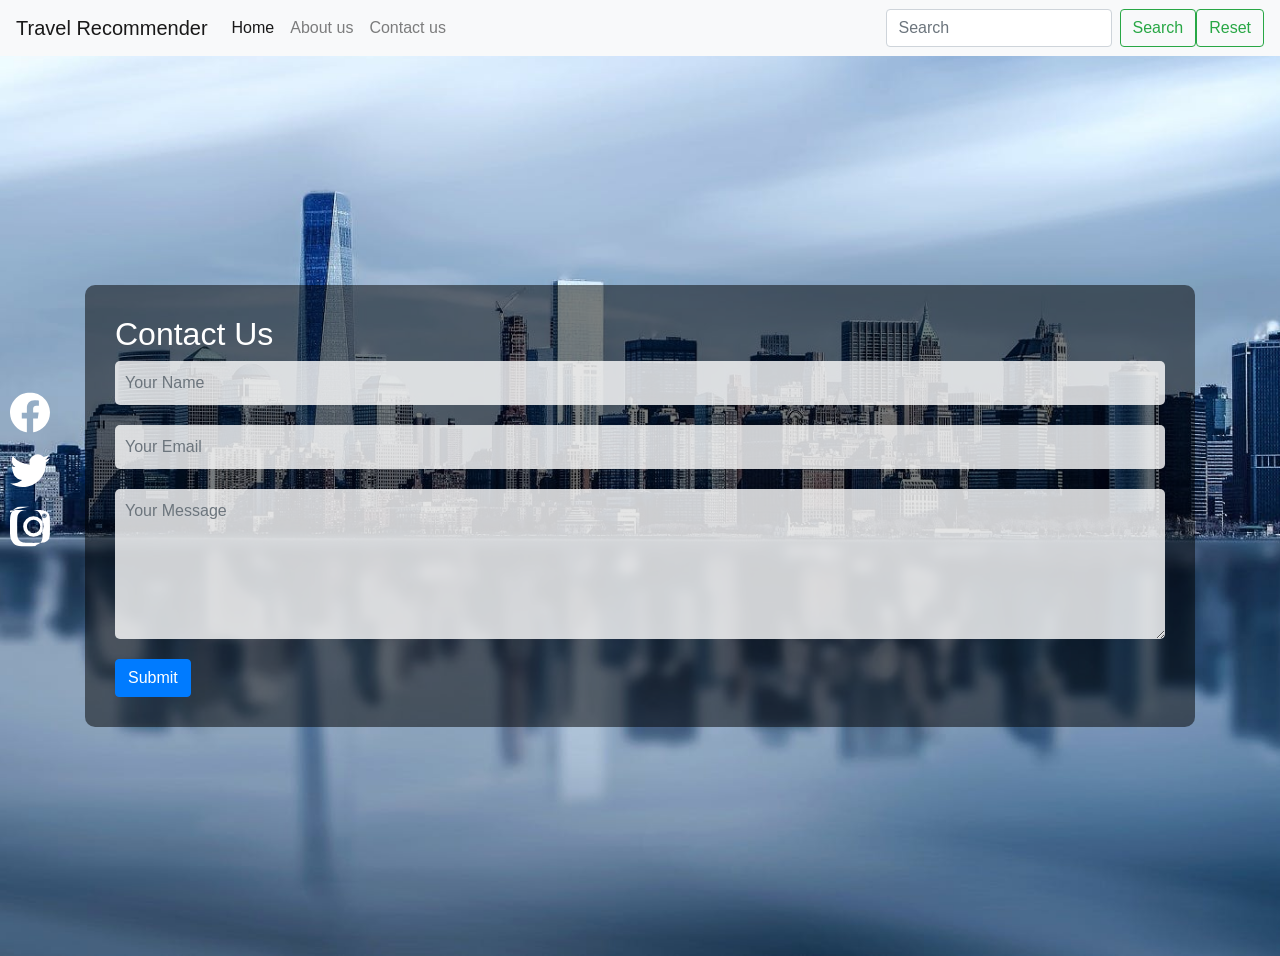
==== contact_us.html @ 7ee82dfc "Final" ====
<!DOCTYPE html>
<html lang="en">
<head>
    <meta charset="UTF-8">
    <meta name="viewport" content="width=device-width, initial-scale=1.0">
    <title>Travel Recommender - Contact Us</title>

    <!-- Bootstrap CSS -->
    <link rel="stylesheet" href="https://cdn.jsdelivr.net/npm/bootstrap@4.0.0/dist/css/bootstrap.min.css" integrity="sha384-Gn5384xqQ1aoWXA+058RXPxPg6fy4IWvTNh0E263XmFcJlSAwiGgFAW/dAiS6JXm" crossorigin="anonymous">

    <!-- Custom CSS -->
    <style>
        /* Set background image */
        body {
            background-image: url('background.jpg'); /* Replace 'background-image.jpg' with the URL or path to your background image */
            background-size: cover;
            background-position: center;
            color: white; /* Text color on top of the background image */
            position: relative; /* Ensure that the social icons position themselves relative to the body */
        }

        /* Center content vertically */
        .vertical-center {
            min-height: 100vh;
            display: flex;
            flex-direction: column;
            justify-content: center;
        }

        /* Social media icons */
        .social-icons {
            position: absolute; /* Position icons absolutely within the body */
            top: 50%; /* Adjust the top position to center vertically */
            left: 10px; /* Adjust the left position as needed */
            z-index: 1000; /* Ensure icons are above other content */
            transform: translateY(-50%); /* Center vertically */
        }

        .social-icons svg {
            width: 40px; /* Adjust the size of the SVG icons */
            height: 40px;
            fill: white; /* Fill color of the icons */
            margin-bottom: 10px; /* Add margin between icons */
            cursor: pointer; /* Change cursor to pointer on hover */
        }

        .social-icons svg:hover {
            fill: #ccc; /* Change fill color on hover */
        }

        /* Form styling */
        .contact-form {
            background-color: rgba(0, 0, 0, 0.5);
            padding: 30px;
            border-radius: 10px;
        }

        .contact-form input[type="text"],
        .contact-form input[type="email"],
        .contact-form textarea {
            width: 100%;
            padding: 10px;
            margin-bottom: 20px;
            border: none;
            border-radius: 5px;
            background-color: rgba(255, 255, 255, 0.8);
            color: #000;
        }

        .contact-form textarea {
            height: 150px;
        }

        .contact-form input[type="submit"] {
            padding: 10px 20px;
            background-color: #007bff;
            color: #fff;
            border: none;
            border-radius: 5px;
            cursor: pointer;
        }

        .contact-form input[type="submit"]:hover {
            background-color: #0056b3;
        }
    </style>
</head>
<body>
    <nav class="navbar navbar-expand-lg navbar-light bg-light">
        <a class="navbar-brand" href="#">Travel Recommender</a>
        <button class="navbar-toggler" type="button" data-toggle="collapse" data-target="#navbarSupportedContent" aria-controls="navbarSupportedContent" aria-expanded="false" aria-label="Toggle navigation">
            <span class="navbar-toggler-icon"></span>
        </button>
      
        <div class="collapse navbar-collapse" id="navbarSupportedContent">
            <ul class="navbar-nav mr-auto">
                <li class="nav-item active">
                    <a class="nav-link" href="./index.html">Home <span class="sr-only">(current)</span></a>
                </li>
                <li class="nav-item">
                    <a class="nav-link" href="./about_us.html">About us</a>
                </li>
                
                <li class="nav-item">
                    <a class="nav-link" href="./contact_us.html">Contact us</a>
                </li>
            </ul>
            <form class="form-inline my-2 my-lg-0">
                <input class="form-control mr-sm-2" type="search" placeholder="Search" aria-label="Search">
                <button class="btn btn-outline-success my-2 my-sm-0" type="submit">Search</button>
                <button class="btn btn-outline-success my-2 my-sm-0" type="submit">Reset</button>
            </form>
        </div>
    </nav>

    <!-- Social media icons -->
    <div class="social-icons">
        <a href="#"><svg xmlns="http://www.w3.org/2000/svg" width="16" height="16" fill="currentColor" class="bi bi-facebook" viewBox="0 0 16 16">
            <path d="M16 8.049c0-4.446-3.582-8.05-8-8.05C3.58 0-.002 3.603-.002 8.05c0 4.017 2.926 7.347 6.75 7.951v-5.625h-2.03V8.05H6.75V6.275c0-2.017 1.195-3.131 3.022-3.131.876 0 1.791.157 1.791.157v1.98h-1.009c-.993 0-1.303.621-1.303 1.258v1.51h2.218l-.354 2.326H9.25V16c3.824-.604 6.75-3.934 6.75-7.951"/>
          </svg></a><br>
        <a href="#"><svg xmlns="http://www.w3.org/2000/svg" width="16" height="16" fill="currentColor" class="bi bi-twitter" viewBox="0 0 16 16">
            <path d="M5.026 15c6.038 0 9.341-5.003 9.341-9.334q.002-.211-.006-.422A6.7 6.7 0 0 0 16 3.542a6.7 6.7 0 0 1-1.889.518 3.3 3.3 0 0 0 1.447-1.817 6.5 6.5 0 0 1-2.087.793A3.286 3.286 0 0 0 7.875 6.03a9.32 9.32 0 0 1-6.767-3.429 3.29 3.29 0 0 0 1.018 4.382A3.3 3.3 0 0 1 .64 6.575v.045a3.29 29 0 0 0 2.632 3.218 3.2 3.2 0 0 1-.865.115 3 3 0 0 1-.614-.057 3.28 3.28 0 0 0 3.067 2.277A6.6 6.6 0 0 1 .78 13.58a6 6 0 0 1-.78-.045A9.34 9.34 0 0 0 5.026 15"/>
        </svg></a><br>
      <a href="#"><svg xmlns="http://www.w3.org/2000/svg" width="16" height="16" fill="currentColor" class="bi bi-instagram" viewBox="0 0 16 16">
          <path d="M8 0C5.829 0 5.556.01 4.703.048 3.85.088 3.269.222 2.76.42a3.9 3.9 0 0 0-1.417.923A3.9 3.9 0 0 0 .42 2.76C.222 3.268.087 3.85.048 4.7.01 5.555 0 5.827 0 8.001c0 2.172.01 2.444.048 3.297.04.852.174 1.433.372 1.942.205.526.478.972.923 1.417.444.445.89.719 1.416.923.51.198 1.09.333 1.942.372C5.555 15.99 5.827 16 8 16s.444-.01.798-.048c.78-.036 1.203-.166 1.485-.276a2.5 2.5 0 0 1 .92-.598c.28-.11.546-.282.92-.598.28-.28.453-.546.598-.92.11-.282.24-.705.276-1.485.038-.843.046-1.096.046-3.233s-.008-2.388-.046-3.231c-.036-.78-.166-1.204-.276-1.486a2.5 2.5 0 0 1-.598-.92c-.11-.281-.282-.546-.598-.92-.28-.28-.546-.453-.92-.598a3.2 3.2 0 0 0-1.485-.276c-.843-.038-1.096-.047-3.233-.047s-2.389.009-3.232.047c-.78.036-1.204.166-1.486.276a2.5 2.5 0 0 1-.92.598c-.282.11-.705.24-1.485.276-.854.038-1.126.048-3.298.048zm.717 1.442h.718c2.136 0 2.389.007 3.232.046.78.035 1.204.166 1.486.275.373.145.64.319.92.599s.453.546.598.92c.11.281.24.705.275 1.485.039.843.047 1.096.047 3.231s-.008 2.389-.047 3.232c-.035.78-.166 1.203-.275 1.485a2.5 2.5 0 0 1-.599.919c-.28.28-.546.453-.92.598-.28.11-.704.24-1.485.276-.843.038-1.096.047-3.232.047s-2.39-.009-3.233-.047c-.78-.036-1.203-.166-1.485-.276a2.5 2.5 0 0 1-.92-.598 2.5 2.5 0 0 1-.6-.92c-.109-.281-.24-.705-.275-1.485-.038-.843-.046-1.096-.046-3.233s.008-2.388.046-3.231c.036-.78.166-1.204.276-1.486a2.5 2.5 0 0 1 .599-.92c.281-.28.547-.453.92-.598.28-.11.705-.24 1.485-.276.738-.034 1.024-.044 2.515-.045zm4.988 1.328a.96.96 0 1 0 0 1.92.96.96 0 0 0 0-1.92m-4.27 1.122a4.109 4.109 0 1 0 0 8.217 4.109 4.109 0 0 0 0-8.217m0 1.441a2.667 2.667 0 1 1 0 5.334 2.667 2.667 0 0 1 0-5.334"/>
        </svg></a>
      
  </div>

  <div class="container vertical-center">
      <div class="contact-form">
          <h2>Contact Us</h2>
          <form action="#" method="post">
              <div class="form-group">
                  <input type="text" class="form-control" id="name" name="name" placeholder="Your Name" required>
              </div>
              <div class="form-group">
                  <input type="email" class="form-control" id="email" name="email" placeholder="Your Email" required>
              </div>
              <div class="form-group">
                  <textarea class="form-control" id="message" name="message" placeholder="Your Message" required></textarea>
              </div>
              <button type="submit" class="btn btn-primary">Submit</button>
          </form>
      </div>
  </div>

  <!-- Optional JavaScript -->
  <!-- jQuery first, then Popper.js, then Bootstrap JS -->
  <script src="https://code.jquery.com/jquery-3.2.1.slim.min.js" integrity="sha384-KJ3o2DKtIkvYIK3UENzmM7KCkRr/rE9/Qpg6aAZGJwFDMVNA/GpGFF93hXpG5KkN" crossorigin="anonymous"></script>
  <script src="https://cdn.jsdelivr.net/npm/popper.js@1.12.9/dist/umd/popper.min.js" integrity="sha384-ApNbgh9B+Y1QKtv3.12.9/dist/umd/popper.min.js" integrity="sha384-ApNbgh9B+Y1QKtv3Rn7W3mgPxhU9K/ScQsAP7hUibX39j7fakFPskvXusvfa0b4Q" crossorigin="anonymous"></script>
  <script src="https://cdn.jsdelivr.net/npm/bootstrap@4.0.0/dist/js/bootstrap.min.js" integrity="sha384-JZR6Spejh4U02d8jOt6vLEHfe/JQGiRRSQQxSfFWpi1MquVdAyjUar5+76PVCmYl" crossorigin="anonymous"></script>
</body>
</html>
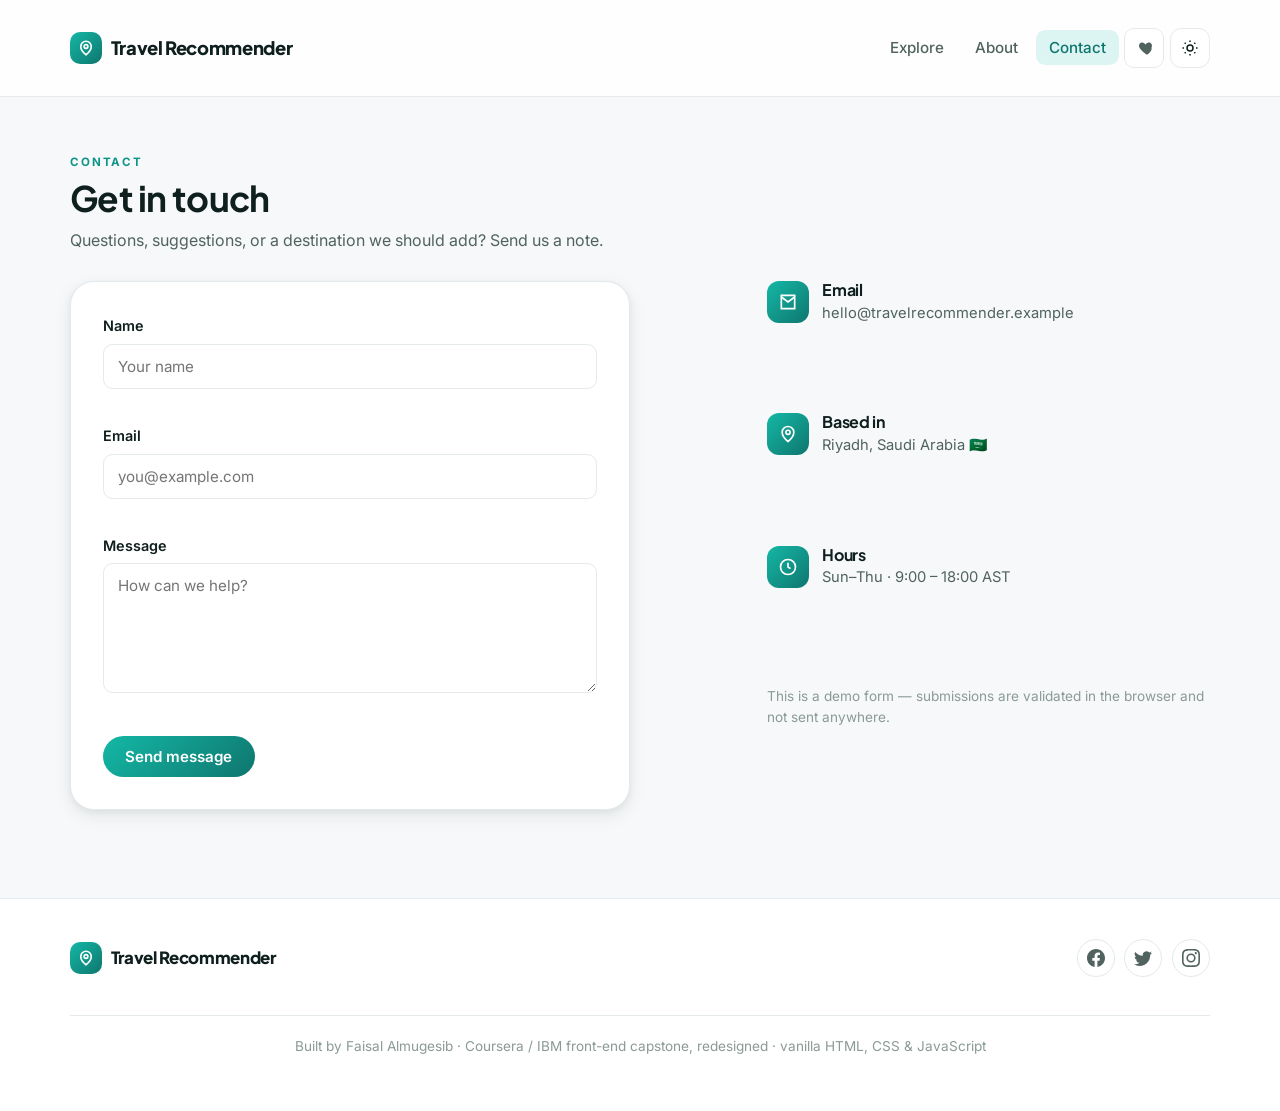
==== commit 0710e0ae: "Redesign Travel Recommender: modern UI + new features & Favourites page - Full visual redesign: cust" ====
--- a/contact_us.html
+++ b/contact_us.html
@@ -1,155 +1,107 @@
 <!DOCTYPE html>
-<html lang="en">
+<html lang="en" data-theme="light">
 <head>
-    <meta charset="UTF-8">
-    <meta name="viewport" content="width=device-width, initial-scale=1.0">
-    <title>Travel Recommender - Contact Us</title>
-
-    <!-- Bootstrap CSS -->
-    <link rel="stylesheet" href="https://cdn.jsdelivr.net/npm/bootstrap@4.0.0/dist/css/bootstrap.min.css" integrity="sha384-Gn5384xqQ1aoWXA+058RXPxPg6fy4IWvTNh0E263XmFcJlSAwiGgFAW/dAiS6JXm" crossorigin="anonymous">
-
-    <!-- Custom CSS -->
-    <style>
-        /* Set background image */
-        body {
-            background-image: url('background.jpg'); /* Replace 'background-image.jpg' with the URL or path to your background image */
-            background-size: cover;
-            background-position: center;
-            color: white; /* Text color on top of the background image */
-            position: relative; /* Ensure that the social icons position themselves relative to the body */
-        }
-
-        /* Center content vertically */
-        .vertical-center {
-            min-height: 100vh;
-            display: flex;
-            flex-direction: column;
-            justify-content: center;
-        }
-
-        /* Social media icons */
-        .social-icons {
-            position: absolute; /* Position icons absolutely within the body */
-            top: 50%; /* Adjust the top position to center vertically */
-            left: 10px; /* Adjust the left position as needed */
-            z-index: 1000; /* Ensure icons are above other content */
-            transform: translateY(-50%); /* Center vertically */
-        }
-
-        .social-icons svg {
-            width: 40px; /* Adjust the size of the SVG icons */
-            height: 40px;
-            fill: white; /* Fill color of the icons */
-            margin-bottom: 10px; /* Add margin between icons */
-            cursor: pointer; /* Change cursor to pointer on hover */
-        }
-
-        .social-icons svg:hover {
-            fill: #ccc; /* Change fill color on hover */
-        }
-
-        /* Form styling */
-        .contact-form {
-            background-color: rgba(0, 0, 0, 0.5);
-            padding: 30px;
-            border-radius: 10px;
-        }
-
-        .contact-form input[type="text"],
-        .contact-form input[type="email"],
-        .contact-form textarea {
-            width: 100%;
-            padding: 10px;
-            margin-bottom: 20px;
-            border: none;
-            border-radius: 5px;
-            background-color: rgba(255, 255, 255, 0.8);
-            color: #000;
-        }
-
-        .contact-form textarea {
-            height: 150px;
-        }
-
-        .contact-form input[type="submit"] {
-            padding: 10px 20px;
-            background-color: #007bff;
-            color: #fff;
-            border: none;
-            border-radius: 5px;
-            cursor: pointer;
-        }
-
-        .contact-form input[type="submit"]:hover {
-            background-color: #0056b3;
-        }
-    </style>
+  <meta charset="UTF-8">
+  <meta name="viewport" content="width=device-width, initial-scale=1.0">
+  <title>Contact — Travel Recommender</title>
+  <meta name="description" content="Get in touch with the Travel Recommender team.">
+  <link rel="icon" href="favicon.svg" type="image/svg+xml">
+  <link rel="stylesheet" href="styles.css">
+  <script src="app.js" defer></script>
 </head>
 <body>
-    <nav class="navbar navbar-expand-lg navbar-light bg-light">
-        <a class="navbar-brand" href="#">Travel Recommender</a>
-        <button class="navbar-toggler" type="button" data-toggle="collapse" data-target="#navbarSupportedContent" aria-controls="navbarSupportedContent" aria-expanded="false" aria-label="Toggle navigation">
-            <span class="navbar-toggler-icon"></span>
-        </button>
-      
-        <div class="collapse navbar-collapse" id="navbarSupportedContent">
-            <ul class="navbar-nav mr-auto">
-                <li class="nav-item active">
-                    <a class="nav-link" href="./index.html">Home <span class="sr-only">(current)</span></a>
-                </li>
-                <li class="nav-item">
-                    <a class="nav-link" href="./about_us.html">About us</a>
-                </li>
-                
-                <li class="nav-item">
-                    <a class="nav-link" href="./contact_us.html">Contact us</a>
-                </li>
-            </ul>
-            <form class="form-inline my-2 my-lg-0">
-                <input class="form-control mr-sm-2" type="search" placeholder="Search" aria-label="Search">
-                <button class="btn btn-outline-success my-2 my-sm-0" type="submit">Search</button>
-                <button class="btn btn-outline-success my-2 my-sm-0" type="submit">Reset</button>
+  <nav class="nav">
+    <div class="nav-inner">
+      <a class="brand" href="index.html">
+        <span class="pin"><svg width="18" height="18" viewBox="0 0 24 24" fill="none" stroke="currentColor" stroke-width="2.2"><path d="M12 21s-7-5.4-7-11a7 7 0 0 1 14 0c0 5.6-7 11-7 11z"/><circle cx="12" cy="10" r="2.5"/></svg></span>
+        Travel Recommender
+      </a>
+      <ul class="nav-links">
+        <li><a href="index.html" class="label">Explore</a></li>
+        <li><a href="about_us.html" class="label">About</a></li>
+        <li><a href="contact_us.html" class="active label">Contact</a></li>
+        <li><a class="icon-btn fav-link" href="favorites.html" aria-label="Favourites" title="Favourites">
+          <svg width="18" height="18" viewBox="0 0 24 24" fill="currentColor"><path d="M12 21s-7.5-4.6-10-9.3C.4 8 2 4.5 5.4 4.5c2 0 3.4 1.2 4.6 2.8 1.2-1.6 2.6-2.8 4.6-2.8 3.4 0 5 3.5 3.4 7.2C19.5 16.4 12 21 12 21z"/></svg>
+          <span class="fav-count" data-count="0"></span>
+        </a></li>
+        <li><button class="icon-btn theme-toggle" aria-label="Toggle dark mode" title="Toggle theme">
+          <svg class="sun" width="18" height="18" viewBox="0 0 24 24" fill="none" stroke="currentColor" stroke-width="2"><circle cx="12" cy="12" r="4"/><path d="M12 2v2M12 20v2M2 12h2M20 12h2M4.9 4.9l1.4 1.4M17.7 17.7l1.4 1.4M19.1 4.9l-1.4 1.4M6.3 17.7l-1.4 1.4"/></svg>
+          <svg class="moon" width="18" height="18" viewBox="0 0 24 24" fill="currentColor"><path d="M21 12.8A9 9 0 1 1 11.2 3a7 7 0 0 0 9.8 9.8z"/></svg>
+        </button></li>
+      </ul>
+    </div>
+  </nav>
+
+  <main>
+    <section class="section">
+      <div class="container">
+        <div class="section-head">
+          <p class="eyebrow">Contact</p>
+          <h2>Get in touch</h2>
+          <p>Questions, suggestions, or a destination we should add? Send us a note.</p>
+        </div>
+
+        <div class="contact-grid">
+          <div class="form-card">
+            <form id="contactForm" novalidate>
+              <div class="field">
+                <label for="name">Name</label>
+                <input type="text" id="name" name="name" placeholder="Your name" autocomplete="name">
+                <div class="err" data-err="name"></div>
+              </div>
+              <div class="field">
+                <label for="email">Email</label>
+                <input type="email" id="email" name="email" placeholder="you@example.com" autocomplete="email">
+                <div class="err" data-err="email"></div>
+              </div>
+              <div class="field">
+                <label for="message">Message</label>
+                <textarea id="message" name="message" placeholder="How can we help?"></textarea>
+                <div class="err" data-err="message"></div>
+              </div>
+              <button type="submit" class="btn btn-primary">Send message</button>
+              <div class="form-success" id="contactSuccess">
+                <svg width="20" height="20" viewBox="0 0 24 24" fill="none" stroke="currentColor" stroke-width="2.5"><path d="M20 6L9 17l-5-5"/></svg>
+                Thanks! Your message has been received.
+              </div>
             </form>
+          </div>
+
+          <div class="contact-info">
+            <div class="contact-item">
+              <div class="ci-icon"><svg width="20" height="20" viewBox="0 0 24 24" fill="none" stroke="currentColor" stroke-width="2"><path d="M4 4h16v16H4z"/><path d="m4 6 8 6 8-6"/></svg></div>
+              <div><h4>Email</h4><p>hello@travelrecommender.example</p></div>
+            </div>
+            <div class="contact-item">
+              <div class="ci-icon"><svg width="20" height="20" viewBox="0 0 24 24" fill="none" stroke="currentColor" stroke-width="2"><path d="M12 21s-7-5.4-7-11a7 7 0 0 1 14 0c0 5.6-7 11-7 11z"/><circle cx="12" cy="10" r="2.5"/></svg></div>
+              <div><h4>Based in</h4><p>Riyadh, Saudi Arabia 🇸🇦</p></div>
+            </div>
+            <div class="contact-item">
+              <div class="ci-icon"><svg width="20" height="20" viewBox="0 0 24 24" fill="none" stroke="currentColor" stroke-width="2"><circle cx="12" cy="12" r="9"/><path d="M12 7v5l3 2"/></svg></div>
+              <div><h4>Hours</h4><p>Sun–Thu · 9:00 – 18:00 AST</p></div>
+            </div>
+            <p style="color:var(--text-faint);font-size:.85rem;margin-top:.5rem">
+              This is a demo form — submissions are validated in the browser and not sent anywhere.
+            </p>
+          </div>
         </div>
-    </nav>
+      </div>
+    </section>
+  </main>
 
-    <!-- Social media icons -->
-    <div class="social-icons">
-        <a href="#"><svg xmlns="http://www.w3.org/2000/svg" width="16" height="16" fill="currentColor" class="bi bi-facebook" viewBox="0 0 16 16">
-            <path d="M16 8.049c0-4.446-3.582-8.05-8-8.05C3.58 0-.002 3.603-.002 8.05c0 4.017 2.926 7.347 6.75 7.951v-5.625h-2.03V8.05H6.75V6.275c0-2.017 1.195-3.131 3.022-3.131.876 0 1.791.157 1.791.157v1.98h-1.009c-.993 0-1.303.621-1.303 1.258v1.51h2.218l-.354 2.326H9.25V16c3.824-.604 6.75-3.934 6.75-7.951"/>
-          </svg></a><br>
-        <a href="#"><svg xmlns="http://www.w3.org/2000/svg" width="16" height="16" fill="currentColor" class="bi bi-twitter" viewBox="0 0 16 16">
-            <path d="M5.026 15c6.038 0 9.341-5.003 9.341-9.334q.002-.211-.006-.422A6.7 6.7 0 0 0 16 3.542a6.7 6.7 0 0 1-1.889.518 3.3 3.3 0 0 0 1.447-1.817 6.5 6.5 0 0 1-2.087.793A3.286 3.286 0 0 0 7.875 6.03a9.32 9.32 0 0 1-6.767-3.429 3.29 3.29 0 0 0 1.018 4.382A3.3 3.3 0 0 1 .64 6.575v.045a3.29 29 0 0 0 2.632 3.218 3.2 3.2 0 0 1-.865.115 3 3 0 0 1-.614-.057 3.28 3.28 0 0 0 3.067 2.277A6.6 6.6 0 0 1 .78 13.58a6 6 0 0 1-.78-.045A9.34 9.34 0 0 0 5.026 15"/>
-        </svg></a><br>
-      <a href="#"><svg xmlns="http://www.w3.org/2000/svg" width="16" height="16" fill="currentColor" class="bi bi-instagram" viewBox="0 0 16 16">
-          <path d="M8 0C5.829 0 5.556.01 4.703.048 3.85.088 3.269.222 2.76.42a3.9 3.9 0 0 0-1.417.923A3.9 3.9 0 0 0 .42 2.76C.222 3.268.087 3.85.048 4.7.01 5.555 0 5.827 0 8.001c0 2.172.01 2.444.048 3.297.04.852.174 1.433.372 1.942.205.526.478.972.923 1.417.444.445.89.719 1.416.923.51.198 1.09.333 1.942.372C5.555 15.99 5.827 16 8 16s.444-.01.798-.048c.78-.036 1.203-.166 1.485-.276a2.5 2.5 0 0 1 .92-.598c.28-.11.546-.282.92-.598.28-.28.453-.546.598-.92.11-.282.24-.705.276-1.485.038-.843.046-1.096.046-3.233s-.008-2.388-.046-3.231c-.036-.78-.166-1.204-.276-1.486a2.5 2.5 0 0 1-.598-.92c-.11-.281-.282-.546-.598-.92-.28-.28-.546-.453-.92-.598a3.2 3.2 0 0 0-1.485-.276c-.843-.038-1.096-.047-3.233-.047s-2.389.009-3.232.047c-.78.036-1.204.166-1.486.276a2.5 2.5 0 0 1-.92.598c-.282.11-.705.24-1.485.276-.854.038-1.126.048-3.298.048zm.717 1.442h.718c2.136 0 2.389.007 3.232.046.78.035 1.204.166 1.486.275.373.145.64.319.92.599s.453.546.598.92c.11.281.24.705.275 1.485.039.843.047 1.096.047 3.231s-.008 2.389-.047 3.232c-.035.78-.166 1.203-.275 1.485a2.5 2.5 0 0 1-.599.919c-.28.28-.546.453-.92.598-.28.11-.704.24-1.485.276-.843.038-1.096.047-3.232.047s-2.39-.009-3.233-.047c-.78-.036-1.203-.166-1.485-.276a2.5 2.5 0 0 1-.92-.598 2.5 2.5 0 0 1-.6-.92c-.109-.281-.24-.705-.275-1.485-.038-.843-.046-1.096-.046-3.233s.008-2.388.046-3.231c.036-.78.166-1.204.276-1.486a2.5 2.5 0 0 1 .599-.92c.281-.28.547-.453.92-.598.28-.11.705-.24 1.485-.276.738-.034 1.024-.044 2.515-.045zm4.988 1.328a.96.96 0 1 0 0 1.92.96.96 0 0 0 0-1.92m-4.27 1.122a4.109 4.109 0 1 0 0 8.217 4.109 4.109 0 0 0 0-8.217m0 1.441a2.667 2.667 0 1 1 0 5.334 2.667 2.667 0 0 1 0-5.334"/>
-        </svg></a>
-      
-  </div>
-
-  <div class="container vertical-center">
-      <div class="contact-form">
-          <h2>Contact Us</h2>
-          <form action="#" method="post">
-              <div class="form-group">
-                  <input type="text" class="form-control" id="name" name="name" placeholder="Your Name" required>
-              </div>
-              <div class="form-group">
-                  <input type="email" class="form-control" id="email" name="email" placeholder="Your Email" required>
-              </div>
-              <div class="form-group">
-                  <textarea class="form-control" id="message" name="message" placeholder="Your Message" required></textarea>
-              </div>
-              <button type="submit" class="btn btn-primary">Submit</button>
-          </form>
+  <footer class="footer">
+    <div class="footer-inner">
+      <a class="brand" href="index.html">
+        <span class="pin"><svg width="18" height="18" viewBox="0 0 24 24" fill="none" stroke="currentColor" stroke-width="2.2"><path d="M12 21s-7-5.4-7-11a7 7 0 0 1 14 0c0 5.6-7 11-7 11z"/><circle cx="12" cy="10" r="2.5"/></svg></span>
+        Travel Recommender
+      </a>
+      <div class="socials">
+        <a href="#" aria-label="Facebook"><svg width="18" height="18" viewBox="0 0 16 16" fill="currentColor"><path d="M16 8.05C16 3.6 12.42 0 8 0S0 3.6 0 8.05c0 4.02 2.93 7.35 6.75 7.95v-5.62H4.72V8.05h2.03V6.27c0-2.02 1.2-3.13 3.02-3.13.88 0 1.8.16 1.8.16v1.98h-1.02c-.99 0-1.3.62-1.3 1.26v1.51h2.22l-.36 2.33H9.25V16c3.82-.6 6.75-3.93 6.75-7.95z"/></svg></a>
+        <a href="#" aria-label="Twitter"><svg width="18" height="18" viewBox="0 0 16 16" fill="currentColor"><path d="M5.03 15c6.04 0 9.34-5 9.34-9.33v-.43A6.7 6.7 0 0 0 16 3.54c-.6.27-1.24.44-1.9.52a3.3 3.3 0 0 0 1.45-1.82c-.64.38-1.35.65-2.1.8a3.29 3.29 0 0 0-5.6 3 9.32 9.32 0 0 1-6.76-3.43 3.29 3.29 0 0 0 1.02 4.38A3.3 3.3 0 0 1 .64 6.6v.04a3.29 3.29 0 0 0 2.63 3.22 3.2 3.2 0 0 1-1.48.06 3.28 3.28 0 0 0 3.07 2.28A6.6 6.6 0 0 1 0 13.58 9.34 9.34 0 0 0 5.03 15"/></svg></a>
+        <a href="#" aria-label="Instagram"><svg width="18" height="18" viewBox="0 0 16 16" fill="currentColor"><path d="M8 0C5.83 0 5.56.01 4.7.05 3.85.09 3.27.22 2.76.42a3.9 3.9 0 0 0-1.42.93A3.9 3.9 0 0 0 .42 2.76C.22 3.27.09 3.85.05 4.7.01 5.56 0 5.83 0 8s.01 2.44.05 3.3c.04.85.17 1.43.37 1.94.2.53.48.97.92 1.42.45.44.9.72 1.42.92.51.2 1.1.33 1.94.37.86.04 1.13.05 3.3.05s2.44-.01 3.3-.05c.85-.04 1.43-.17 1.94-.37a3.9 3.9 0 0 0 1.42-.92c.44-.45.72-.9.92-1.42.2-.51.33-1.1.37-1.94.04-.86.05-1.13.05-3.3s-.01-2.45-.05-3.3c-.04-.85-.17-1.44-.37-1.95a3.9 3.9 0 0 0-.92-1.42A3.9 3.9 0 0 0 13.24.42c-.51-.2-1.1-.33-1.95-.37C10.44.01 10.17 0 8 0zm0 1.44c2.14 0 2.39.01 3.23.05.78.04 1.2.16 1.49.28.37.14.64.32.92.6.28.28.46.55.6.92.11.28.24.7.28 1.48.04.85.05 1.1.05 3.23s-.01 2.39-.05 3.23c-.04.78-.17 1.2-.28 1.49-.15.37-.33.64-.6.92-.29.28-.56.46-.93.6-.28.11-.7.24-1.48.28-.85.04-1.1.05-3.23.05s-2.39-.01-3.23-.05c-.78-.04-1.2-.17-1.49-.28a2.5 2.5 0 0 1-.92-.6 2.5 2.5 0 0 1-.6-.93c-.11-.28-.24-.7-.28-1.48C1.45 10.39 1.44 10.14 1.44 8s.01-2.38.05-3.23c.04-.78.17-1.2.28-1.49.14-.37.32-.64.6-.92.28-.28.55-.46.92-.6.29-.11.71-.24 1.49-.28C5.62 1.45 5.87 1.44 8 1.44zm0 2.45a4.11 4.11 0 1 0 0 8.22 4.11 4.11 0 0 0 0-8.22zm0 6.78a2.67 2.67 0 1 1 0-5.34 2.67 2.67 0 0 1 0 5.34zm5.23-6.94a.96.96 0 1 1-1.92 0 .96.96 0 0 1 1.92 0z"/></svg></a>
       </div>
-  </div>
-
-  <!-- Optional JavaScript -->
-  <!-- jQuery first, then Popper.js, then Bootstrap JS -->
-  <script src="https://code.jquery.com/jquery-3.2.1.slim.min.js" integrity="sha384-KJ3o2DKtIkvYIK3UENzmM7KCkRr/rE9/Qpg6aAZGJwFDMVNA/GpGFF93hXpG5KkN" crossorigin="anonymous"></script>
-  <script src="https://cdn.jsdelivr.net/npm/popper.js@1.12.9/dist/umd/popper.min.js" integrity="sha384-ApNbgh9B+Y1QKtv3.12.9/dist/umd/popper.min.js" integrity="sha384-ApNbgh9B+Y1QKtv3Rn7W3mgPxhU9K/ScQsAP7hUibX39j7fakFPskvXusvfa0b4Q" crossorigin="anonymous"></script>
-  <script src="https://cdn.jsdelivr.net/npm/bootstrap@4.0.0/dist/js/bootstrap.min.js" integrity="sha384-JZR6Spejh4U02d8jOt6vLEHfe/JQGiRRSQQxSfFWpi1MquVdAyjUar5+76PVCmYl" crossorigin="anonymous"></script>
+      <p class="copy">Built by Faisal Almugesib · Coursera / IBM front-end capstone, redesigned · vanilla HTML, CSS & JavaScript</p>
+    </div>
+  </footer>
 </body>
 </html>
-
--- a/styles.css
+++ b/styles.css
@@ -0,0 +1,482 @@
+/* ============================================================
+   Travel Recommender — shared stylesheet
+   Modern, themeable (light/dark), no framework dependency
+   ============================================================ */
+
+@import url('https://fonts.googleapis.com/css2?family=Plus+Jakarta+Sans:wght@500;600;700;800&family=Inter:wght@400;500;600&display=swap');
+
+:root {
+  --teal-400: #2dd4bf;
+  --teal-500: #14b8a6;
+  --teal-600: #0d9488;
+  --teal-700: #0f766e;
+  --coral: #f97316;
+  --coral-dark: #ea580c;
+
+  /* light theme */
+  --bg: #f6f8f9;
+  --bg-elev: #ffffff;
+  --surface: #ffffff;
+  --border: #e4e9ec;
+  --text: #0f1f1d;
+  --text-soft: #51635f;
+  --text-faint: #8b9a96;
+  --nav-bg: rgba(255, 255, 255, 0.85);
+  --shadow-sm: 0 1px 3px rgba(15, 31, 29, 0.06), 0 1px 2px rgba(15, 31, 29, 0.04);
+  --shadow-md: 0 6px 18px rgba(15, 31, 29, 0.08), 0 2px 6px rgba(15, 31, 29, 0.05);
+  --shadow-lg: 0 18px 40px rgba(15, 31, 29, 0.12), 0 6px 12px rgba(15, 31, 29, 0.06);
+
+  --radius-sm: 0.6rem;
+  --radius: 1rem;
+  --radius-lg: 1.5rem;
+  --maxw: 1180px;
+}
+
+[data-theme='dark'] {
+  --bg: #0b1413;
+  --bg-elev: #11201e;
+  --surface: #14201e;
+  --border: #21302d;
+  --text: #eef3f2;
+  --text-soft: #a7b6b2;
+  --text-faint: #6f807c;
+  --nav-bg: rgba(11, 20, 19, 0.82);
+  --shadow-sm: 0 1px 3px rgba(0, 0, 0, 0.4);
+  --shadow-md: 0 6px 18px rgba(0, 0, 0, 0.45);
+  --shadow-lg: 0 18px 40px rgba(0, 0, 0, 0.55);
+}
+
+* { box-sizing: border-box; }
+
+html { scroll-behavior: smooth; }
+
+body {
+  margin: 0;
+  font-family: 'Inter', -apple-system, BlinkMacSystemFont, 'Segoe UI', sans-serif;
+  background: var(--bg);
+  color: var(--text);
+  line-height: 1.6;
+  transition: background 0.3s ease, color 0.3s ease;
+}
+
+h1, h2, h3, h4 {
+  font-family: 'Plus Jakarta Sans', 'Inter', sans-serif;
+  line-height: 1.15;
+  letter-spacing: -0.02em;
+  margin: 0 0 0.6rem;
+  color: var(--text);
+}
+
+a { color: var(--teal-600); text-decoration: none; }
+
+.container { max-width: var(--maxw); margin: 0 auto; padding: 0 1.25rem; }
+
+.section { padding: 3.5rem 0; }
+.section-head { margin-bottom: 1.75rem; }
+.section-head .eyebrow {
+  text-transform: uppercase;
+  letter-spacing: 0.16em;
+  font-size: 0.72rem;
+  font-weight: 700;
+  color: var(--teal-600);
+  margin: 0 0 0.4rem;
+}
+.section-head h2 { font-size: clamp(1.6rem, 3.2vw, 2.2rem); }
+.section-head p { color: var(--text-soft); margin: 0.3rem 0 0; max-width: 60ch; }
+
+/* ---------- Navbar ---------- */
+
+.nav {
+  position: sticky;
+  top: 0;
+  z-index: 50;
+  background: var(--nav-bg);
+  backdrop-filter: saturate(180%) blur(14px);
+  -webkit-backdrop-filter: saturate(180%) blur(14px);
+  border-bottom: 1px solid var(--border);
+}
+.nav-inner {
+  max-width: var(--maxw);
+  margin: 0 auto;
+  padding: 0.75rem 1.25rem;
+  display: flex;
+  align-items: center;
+  gap: 1rem;
+}
+.brand {
+  display: flex;
+  align-items: center;
+  gap: 0.55rem;
+  font-family: 'Plus Jakarta Sans', sans-serif;
+  font-weight: 800;
+  font-size: 1.15rem;
+  color: var(--text);
+  letter-spacing: -0.02em;
+}
+.brand .pin {
+  display: grid;
+  place-items: center;
+  width: 32px; height: 32px;
+  border-radius: 10px;
+  background: linear-gradient(135deg, var(--teal-500), var(--teal-700));
+  color: #fff;
+}
+.nav-links {
+  display: flex;
+  align-items: center;
+  gap: 0.35rem;
+  margin-left: auto;
+  list-style: none;
+  padding: 0;
+}
+.nav-links a {
+  color: var(--text-soft);
+  font-weight: 500;
+  font-size: 0.95rem;
+  padding: 0.5rem 0.8rem;
+  border-radius: 0.6rem;
+  transition: background 0.2s, color 0.2s;
+}
+.nav-links a:hover { color: var(--text); background: color-mix(in srgb, var(--teal-500) 12%, transparent); }
+.nav-links a.active { color: var(--teal-700); background: color-mix(in srgb, var(--teal-500) 14%, transparent); }
+
+.icon-btn {
+  display: grid;
+  place-items: center;
+  width: 40px; height: 40px;
+  border: 1px solid var(--border);
+  border-radius: 0.7rem;
+  background: var(--bg-elev);
+  color: var(--text);
+  cursor: pointer;
+  transition: transform 0.15s, box-shadow 0.15s, background 0.2s;
+}
+.icon-btn:hover { transform: translateY(-1px); box-shadow: var(--shadow-sm); }
+.fav-link { position: relative; }
+.fav-count {
+  position: absolute;
+  top: -6px; right: -6px;
+  min-width: 18px; height: 18px;
+  padding: 0 4px;
+  border-radius: 9px;
+  background: var(--coral);
+  color: #fff;
+  font-size: 0.7rem;
+  font-weight: 700;
+  display: grid;
+  place-items: center;
+}
+.fav-count:empty, .fav-count[data-count='0'] { display: none; }
+
+.theme-toggle .moon { display: none; }
+[data-theme='dark'] .theme-toggle .sun { display: none; }
+[data-theme='dark'] .theme-toggle .moon { display: block; }
+
+/* ---------- Hero ---------- */
+
+.hero {
+  position: relative;
+  min-height: 78vh;
+  display: flex;
+  align-items: center;
+  color: #fff;
+  background:
+    linear-gradient(180deg, rgba(7, 25, 23, 0.45) 0%, rgba(7, 25, 23, 0.78) 100%),
+    url('background.jpg') center/cover no-repeat;
+}
+.hero-inner { max-width: var(--maxw); margin: 0 auto; padding: 4rem 1.25rem; width: 100%; }
+.hero .pill {
+  display: inline-flex;
+  align-items: center;
+  gap: 0.5rem;
+  padding: 0.35rem 0.85rem;
+  border-radius: 999px;
+  background: rgba(255, 255, 255, 0.14);
+  border: 1px solid rgba(255, 255, 255, 0.25);
+  font-size: 0.8rem;
+  font-weight: 600;
+  margin-bottom: 1.25rem;
+}
+.hero h1 {
+  color: #fff;
+  font-size: clamp(2.4rem, 6vw, 4rem);
+  font-weight: 800;
+  max-width: 16ch;
+  text-shadow: 0 2px 20px rgba(0, 0, 0, 0.25);
+}
+.hero p.lead {
+  font-size: clamp(1.05rem, 2vw, 1.3rem);
+  color: rgba(255, 255, 255, 0.92);
+  max-width: 46ch;
+  margin: 0.5rem 0 2rem;
+}
+
+/* ---------- Search ---------- */
+
+.searchbar {
+  display: flex;
+  gap: 0.5rem;
+  background: var(--surface);
+  padding: 0.5rem;
+  border-radius: 999px;
+  box-shadow: var(--shadow-lg);
+  max-width: 560px;
+}
+.searchbar input {
+  flex: 1;
+  border: none;
+  background: transparent;
+  padding: 0.7rem 0.5rem 0.7rem 1rem;
+  font-size: 1rem;
+  color: var(--text);
+  outline: none;
+}
+.searchbar input::placeholder { color: var(--text-faint); }
+
+.btn {
+  border: none;
+  cursor: pointer;
+  font-weight: 600;
+  font-family: inherit;
+  border-radius: 999px;
+  padding: 0.7rem 1.4rem;
+  font-size: 0.95rem;
+  transition: transform 0.15s, box-shadow 0.15s, background 0.2s;
+}
+.btn-primary { background: linear-gradient(135deg, var(--teal-500), var(--teal-700)); color: #fff; }
+.btn-primary:hover { transform: translateY(-1px); box-shadow: var(--shadow-md); }
+.btn-ghost { background: transparent; color: var(--text-soft); border: 1px solid var(--border); }
+.btn-ghost:hover { color: var(--text); }
+
+/* ---------- Filter chips ---------- */
+
+.chips { display: flex; flex-wrap: wrap; gap: 0.5rem; }
+.chip {
+  border: 1px solid var(--border);
+  background: var(--bg-elev);
+  color: var(--text-soft);
+  padding: 0.45rem 1rem;
+  border-radius: 999px;
+  font-size: 0.88rem;
+  font-weight: 600;
+  cursor: pointer;
+  transition: all 0.18s;
+}
+.chip:hover { color: var(--text); border-color: var(--teal-500); }
+.chip.active {
+  background: linear-gradient(135deg, var(--teal-500), var(--teal-700));
+  color: #fff;
+  border-color: transparent;
+}
+
+/* ---------- Cards grid ---------- */
+
+.grid {
+  display: grid;
+  grid-template-columns: repeat(auto-fill, minmax(280px, 1fr));
+  gap: 1.5rem;
+}
+.card {
+  background: var(--surface);
+  border: 1px solid var(--border);
+  border-radius: var(--radius);
+  overflow: hidden;
+  box-shadow: var(--shadow-sm);
+  display: flex;
+  flex-direction: column;
+  transition: transform 0.22s ease, box-shadow 0.22s ease;
+  animation: rise 0.5s ease both;
+}
+.card:hover { transform: translateY(-5px); box-shadow: var(--shadow-lg); }
+@keyframes rise { from { opacity: 0; transform: translateY(14px); } to { opacity: 1; transform: translateY(0); } }
+
+.card-media { position: relative; aspect-ratio: 16 / 11; overflow: hidden; }
+.card-media img {
+  width: 100%; height: 100%;
+  object-fit: cover;
+  transition: transform 0.4s ease;
+}
+.card:hover .card-media img { transform: scale(1.06); }
+.badge {
+  position: absolute;
+  top: 0.75rem; left: 0.75rem;
+  padding: 0.3rem 0.7rem;
+  border-radius: 999px;
+  font-size: 0.72rem;
+  font-weight: 700;
+  text-transform: capitalize;
+  background: rgba(255, 255, 255, 0.92);
+  color: var(--teal-700);
+  backdrop-filter: blur(4px);
+}
+.fav-btn {
+  position: absolute;
+  top: 0.6rem; right: 0.6rem;
+  width: 38px; height: 38px;
+  display: grid; place-items: center;
+  border: none;
+  border-radius: 50%;
+  background: rgba(255, 255, 255, 0.9);
+  color: #c2410c;
+  cursor: pointer;
+  transition: transform 0.15s, background 0.2s;
+}
+.fav-btn:hover { transform: scale(1.1); }
+.fav-btn svg { width: 19px; height: 19px; }
+.fav-btn[aria-pressed='true'] { background: var(--coral); color: #fff; }
+
+.card-body { padding: 1.1rem 1.2rem 1.3rem; display: flex; flex-direction: column; gap: 0.5rem; flex: 1; }
+.card-body .place { display: flex; align-items: baseline; justify-content: space-between; gap: 0.5rem; }
+.card-body h3 { font-size: 1.15rem; margin: 0; }
+.card-body .country { color: var(--text-faint); font-size: 0.85rem; font-weight: 600; }
+.card-body p { color: var(--text-soft); font-size: 0.92rem; margin: 0; }
+.card-foot {
+  margin-top: auto;
+  display: flex;
+  align-items: center;
+  justify-content: space-between;
+  gap: 0.5rem;
+  padding-top: 0.6rem;
+  border-top: 1px solid var(--border);
+}
+.localtime { display: inline-flex; align-items: center; gap: 0.35rem; color: var(--text-soft); font-size: 0.82rem; font-weight: 600; }
+.localtime svg { width: 15px; height: 15px; color: var(--teal-600); }
+.tag-row { display: flex; flex-wrap: wrap; gap: 0.3rem; }
+.tag { font-size: 0.72rem; color: var(--text-faint); background: var(--bg); border: 1px solid var(--border); padding: 0.12rem 0.5rem; border-radius: 999px; }
+
+/* ---------- Empty / status ---------- */
+
+.empty {
+  text-align: center;
+  padding: 3rem 1rem;
+  color: var(--text-soft);
+}
+.empty .big { font-size: 2.5rem; margin-bottom: 0.5rem; }
+
+/* ---------- Stats band ---------- */
+
+.stats {
+  display: grid;
+  grid-template-columns: repeat(auto-fit, minmax(160px, 1fr));
+  gap: 1.25rem;
+  background: var(--surface);
+  border: 1px solid var(--border);
+  border-radius: var(--radius-lg);
+  padding: 2rem;
+  box-shadow: var(--shadow-sm);
+}
+.stat { text-align: center; }
+.stat .num { font-family: 'Plus Jakarta Sans'; font-size: 2.1rem; font-weight: 800; color: var(--teal-600); }
+.stat .lbl { color: var(--text-soft); font-size: 0.9rem; }
+
+/* ---------- About / team ---------- */
+
+.about-grid { display: grid; grid-template-columns: 1fr; gap: 2rem; align-items: center; }
+@media (min-width: 820px) { .about-grid { grid-template-columns: 1.1fr 0.9fr; } }
+.about-card {
+  background: var(--surface); border: 1px solid var(--border);
+  border-radius: var(--radius); padding: 2rem; box-shadow: var(--shadow-sm);
+}
+.team { display: grid; grid-template-columns: repeat(auto-fit, minmax(180px, 1fr)); gap: 1.25rem; }
+.member {
+  background: var(--surface); border: 1px solid var(--border);
+  border-radius: var(--radius); padding: 1.5rem; text-align: center; box-shadow: var(--shadow-sm);
+  transition: transform 0.2s, box-shadow 0.2s;
+}
+.member:hover { transform: translateY(-4px); box-shadow: var(--shadow-md); }
+.avatar {
+  width: 64px; height: 64px; margin: 0 auto 0.8rem;
+  border-radius: 50%;
+  display: grid; place-items: center;
+  font-family: 'Plus Jakarta Sans'; font-weight: 800; font-size: 1.4rem; color: #fff;
+  background: linear-gradient(135deg, var(--teal-500), var(--teal-700));
+}
+.member h4 { margin: 0; }
+.member .role { color: var(--text-faint); font-size: 0.88rem; font-weight: 600; }
+
+/* ---------- Forms ---------- */
+
+.form-card {
+  background: var(--surface); border: 1px solid var(--border);
+  border-radius: var(--radius-lg); padding: 2rem; box-shadow: var(--shadow-md);
+  max-width: 560px;
+}
+.field { margin-bottom: 1.1rem; }
+.field label { display: block; font-weight: 600; font-size: 0.9rem; margin-bottom: 0.4rem; }
+.field input, .field textarea {
+  width: 100%;
+  border: 1px solid var(--border);
+  background: var(--bg-elev);
+  color: var(--text);
+  border-radius: var(--radius-sm);
+  padding: 0.75rem 0.9rem;
+  font-family: inherit;
+  font-size: 0.95rem;
+  transition: border 0.2s, box-shadow 0.2s;
+}
+.field input:focus, .field textarea:focus {
+  outline: none;
+  border-color: var(--teal-500);
+  box-shadow: 0 0 0 3px color-mix(in srgb, var(--teal-500) 22%, transparent);
+}
+.field textarea { resize: vertical; min-height: 130px; }
+.field .err { color: #dc2626; font-size: 0.8rem; margin-top: 0.3rem; min-height: 1em; }
+.form-success {
+  display: none;
+  align-items: center;
+  gap: 0.6rem;
+  background: color-mix(in srgb, var(--teal-500) 14%, transparent);
+  border: 1px solid var(--teal-500);
+  color: var(--teal-700);
+  padding: 0.85rem 1rem;
+  border-radius: var(--radius-sm);
+  font-weight: 600;
+  margin-top: 1rem;
+}
+.form-success.show { display: flex; }
+.contact-info { display: grid; gap: 1.25rem; }
+.contact-item { display: flex; gap: 0.85rem; align-items: flex-start; }
+.contact-item .ci-icon {
+  flex: none; width: 42px; height: 42px; border-radius: 12px;
+  display: grid; place-items: center; color: #fff;
+  background: linear-gradient(135deg, var(--teal-500), var(--teal-700));
+}
+.contact-item h4 { margin: 0 0 0.15rem; font-size: 1rem; }
+.contact-item p { margin: 0; color: var(--text-soft); font-size: 0.92rem; }
+.contact-grid { display: grid; grid-template-columns: 1fr; gap: 2rem; }
+@media (min-width: 820px) { .contact-grid { grid-template-columns: 1.2fr 0.8fr; } }
+
+/* ---------- Footer ---------- */
+
+.footer {
+  border-top: 1px solid var(--border);
+  background: var(--bg-elev);
+  margin-top: 2rem;
+}
+.footer-inner {
+  max-width: var(--maxw); margin: 0 auto; padding: 2.5rem 1.25rem;
+  display: flex; flex-wrap: wrap; gap: 1.5rem; justify-content: space-between; align-items: center;
+}
+.footer .brand { font-size: 1.05rem; }
+.socials { display: flex; gap: 0.6rem; }
+.socials a {
+  width: 38px; height: 38px; border-radius: 50%;
+  display: grid; place-items: center;
+  background: var(--surface); border: 1px solid var(--border); color: var(--text-soft);
+  transition: transform 0.15s, color 0.2s, border 0.2s;
+}
+.socials a:hover { transform: translateY(-2px); color: var(--teal-600); border-color: var(--teal-500); }
+.footer .copy { color: var(--text-faint); font-size: 0.85rem; width: 100%; text-align: center; border-top: 1px solid var(--border); padding-top: 1.25rem; }
+
+/* ---------- Responsive nav ---------- */
+
+@media (max-width: 680px) {
+  .nav-links .label { display: none; }
+  .hero { min-height: 70vh; }
+  .searchbar { flex-direction: column; border-radius: var(--radius); }
+  .searchbar .btn { width: 100%; }
+}
+
+@media (prefers-reduced-motion: reduce) {
+  * { animation: none !important; transition: none !important; scroll-behavior: auto !important; }
+}
